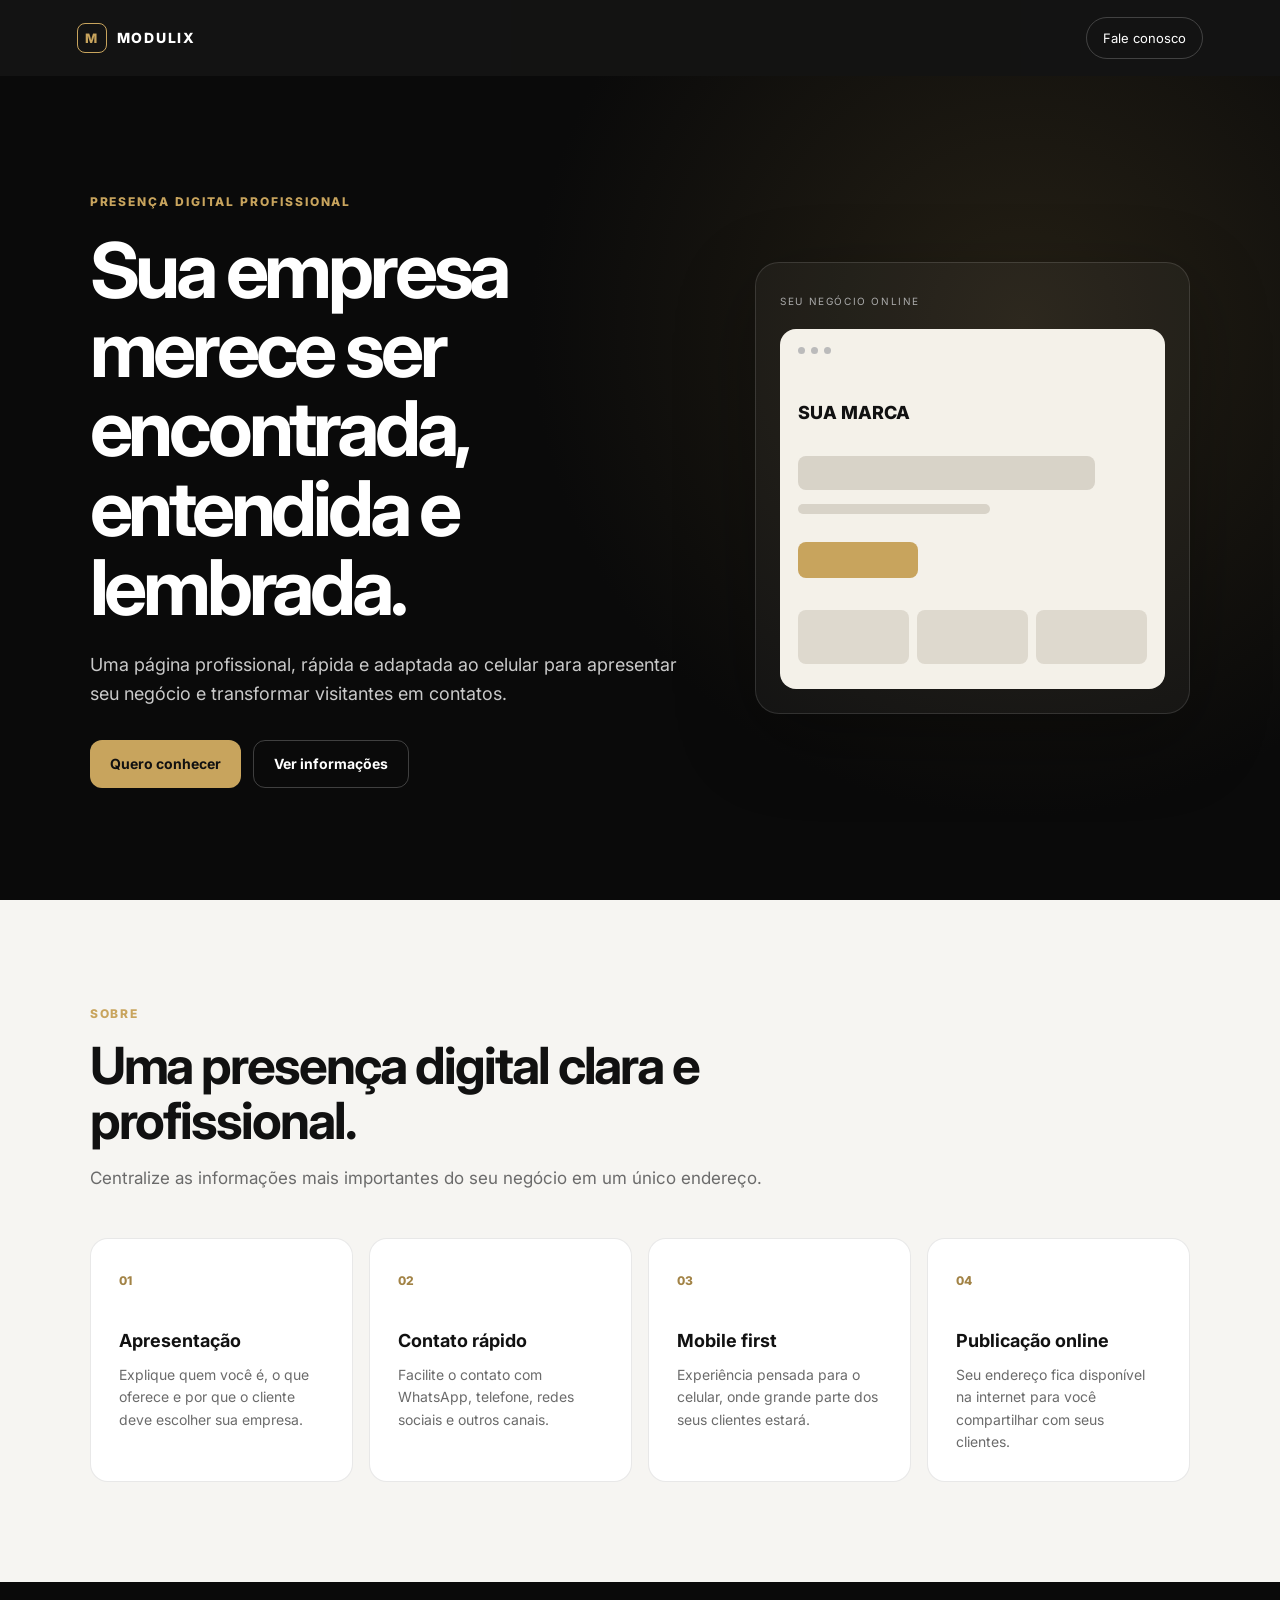
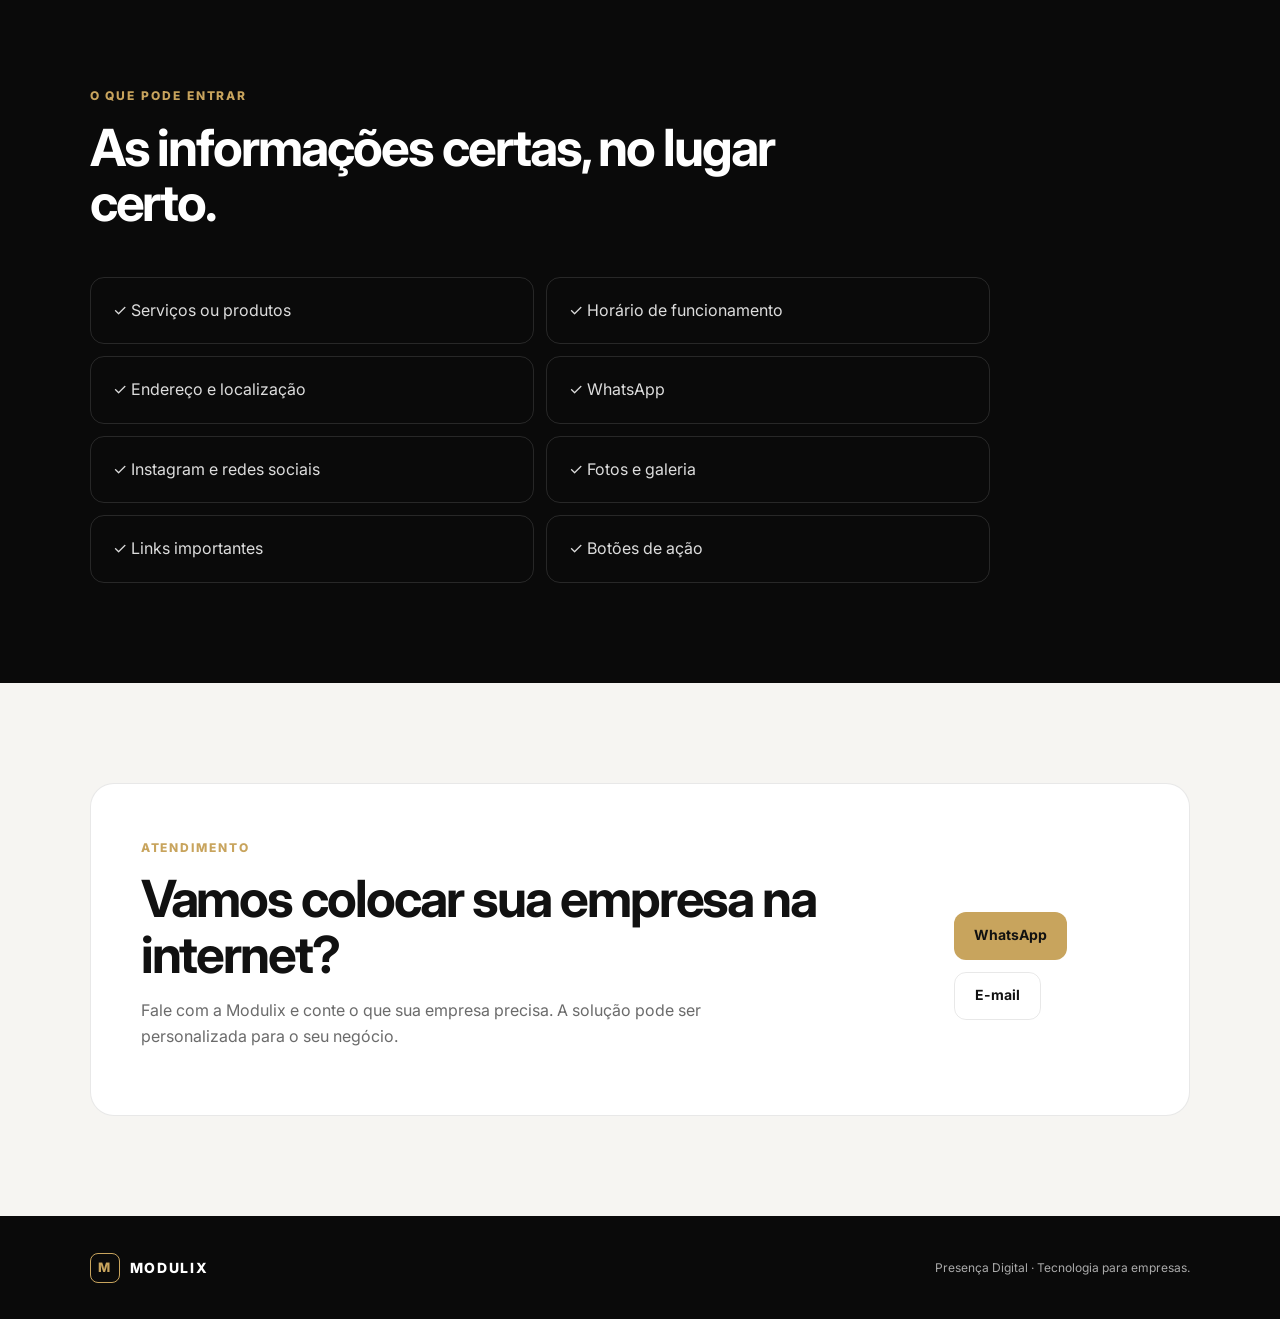
==== index.html @ 5f0350ec "Add files via upload" ====
<!doctype html>
<html lang="pt-BR">
<head>
  <meta charset="UTF-8">
  <meta name="viewport" content="width=device-width, initial-scale=1.0">
  <meta name="description" content="Presença digital profissional para empresas.">
  <title>Modulix Presença Digital</title>
  <link rel="stylesheet" href="styles.css">
</head>
<body>
  <header class="topbar">
    <a class="brand" href="#inicio" aria-label="Página inicial">
      <span class="brand-mark">M</span>
      <span>MODULIX</span>
    </a>
    <a class="top-cta" href="#contato">Fale conosco</a>
  </header>

  <main>
    <section class="hero" id="inicio">
      <div class="hero-content">
        <span class="eyebrow">PRESENÇA DIGITAL PROFISSIONAL</span>
        <h1>Sua empresa merece ser encontrada, entendida e lembrada.</h1>
        <p>Uma página profissional, rápida e adaptada ao celular para apresentar seu negócio e transformar visitantes em contatos.</p>
        <div class="hero-actions">
          <a class="button primary" href="#contato">Quero conhecer</a>
          <a class="button secondary" href="#servicos">Ver informações</a>
        </div>
      </div>
      <div class="hero-card">
        <span class="card-label">SEU NEGÓCIO ONLINE</span>
        <div class="mockup">
          <div class="mockup-top"><span></span><span></span><span></span></div>
          <div class="mockup-logo">SUA MARCA</div>
          <div class="mockup-line large"></div>
          <div class="mockup-line"></div>
          <div class="mockup-button"></div>
          <div class="mockup-grid"><i></i><i></i><i></i></div>
        </div>
      </div>
    </section>

    <section class="section" id="sobre">
      <div class="section-heading">
        <span class="eyebrow">SOBRE</span>
        <h2>Uma presença digital clara e profissional.</h2>
        <p>Centralize as informações mais importantes do seu negócio em um único endereço.</p>
      </div>
      <div class="feature-grid">
        <article class="feature"><span>01</span><h3>Apresentação</h3><p>Explique quem você é, o que oferece e por que o cliente deve escolher sua empresa.</p></article>
        <article class="feature"><span>02</span><h3>Contato rápido</h3><p>Facilite o contato com WhatsApp, telefone, redes sociais e outros canais.</p></article>
        <article class="feature"><span>03</span><h3>Mobile first</h3><p>Experiência pensada para o celular, onde grande parte dos seus clientes estará.</p></article>
        <article class="feature"><span>04</span><h3>Publicação online</h3><p>Seu endereço fica disponível na internet para você compartilhar com seus clientes.</p></article>
      </div>
    </section>

    <section class="section dark" id="servicos">
      <div class="section-heading">
        <span class="eyebrow">O QUE PODE ENTRAR</span>
        <h2>As informações certas, no lugar certo.</h2>
      </div>
      <div class="service-grid">
        <div>✓ Serviços ou produtos</div>
        <div>✓ Horário de funcionamento</div>
        <div>✓ Endereço e localização</div>
        <div>✓ WhatsApp</div>
        <div>✓ Instagram e redes sociais</div>
        <div>✓ Fotos e galeria</div>
        <div>✓ Links importantes</div>
        <div>✓ Botões de ação</div>
      </div>
    </section>

    <section class="section" id="contato">
      <div class="contact-card">
        <div>
          <span class="eyebrow">ATENDIMENTO</span>
          <h2>Vamos colocar sua empresa na internet?</h2>
          <p>Fale com a Modulix e conte o que sua empresa precisa. A solução pode ser personalizada para o seu negócio.</p>
        </div>
        <div class="contact-actions">
          <a class="button primary" href="https://wa.me/5500000000000?text=Olá%20Modulix!%20Quero%20saber%20mais%20sobre%20a%20Presença%20Digital." target="_blank" rel="noopener">WhatsApp</a>
          <a class="button secondary" href="mailto:contato@modulix.com.br">E-mail</a>
        </div>
      </div>
    </section>
  </main>

  <footer>
    <div class="brand"><span class="brand-mark">M</span><span>MODULIX</span></div>
    <p>Presença Digital · Tecnologia para empresas.</p>
  </footer>

  <script src="script.js"></script>
</body>
</html>
---- styles.css ----
@import url('https://fonts.googleapis.com/css2?family=Inter:wght@400;500;600;700;800&display=swap');

:root {
  --bg: #0a0a0a;
  --surface: #111111;
  --surface-2: #f6f5f2;
  --text: #111111;
  --muted: #6b6b6b;
  --white: #ffffff;
  --gold: #c8a45d;
  --gold-light: #ead7a8;
  --border: rgba(0,0,0,.09);
  --radius: 24px;
}
* { box-sizing: border-box; }
html { scroll-behavior: smooth; }
body { margin:0; font-family:Inter,system-ui,sans-serif; color:var(--text); background:var(--surface-2); line-height:1.6; }
a { color:inherit; text-decoration:none; }
.topbar { height:76px; padding:0 6%; display:flex; align-items:center; justify-content:space-between; background:rgba(10,10,10,.96); color:#fff; position:sticky; top:0; z-index:10; }
.brand { display:flex; align-items:center; gap:10px; font-weight:800; letter-spacing:.12em; font-size:14px; }
.brand-mark { width:30px; height:30px; display:grid; place-items:center; border:1px solid var(--gold); color:var(--gold); border-radius:8px; font-size:13px; }
.top-cta { padding:10px 16px; border:1px solid rgba(255,255,255,.2); border-radius:999px; font-size:13px; }
.hero { min-height:calc(100vh - 76px); padding:8% 7%; display:grid; grid-template-columns:1.15fr .85fr; gap:7%; align-items:center; background:radial-gradient(circle at 80% 30%, #252015 0, #0a0a0a 42%); color:#fff; }
.hero-content { max-width:720px; }
.eyebrow { color:var(--gold); font-size:12px; font-weight:800; letter-spacing:.16em; }
h1 { font-size:clamp(42px,6vw,78px); line-height:1.03; letter-spacing:-.055em; margin:18px 0 24px; }
.hero p { max-width:620px; color:#c9c9c9; font-size:18px; }
.hero-actions, .contact-actions { display:flex; gap:12px; flex-wrap:wrap; margin-top:32px; }
.button { display:inline-flex; align-items:center; justify-content:center; min-height:48px; padding:0 20px; border-radius:12px; font-weight:700; font-size:14px; transition:.2s; }
.button:hover { transform:translateY(-2px); }
.primary { background:var(--gold); color:#111; }
.secondary { border:1px solid rgba(255,255,255,.22); color:#fff; }
.hero-card { background:rgba(255,255,255,.04); border:1px solid rgba(255,255,255,.12); border-radius:var(--radius); padding:24px; box-shadow:0 25px 80px rgba(0,0,0,.3); }
.card-label { font-size:10px; letter-spacing:.16em; color:#aaa; }
.mockup { margin-top:16px; background:#f4f1e9; border-radius:16px; padding:18px; min-height:360px; color:#111; }
.mockup-top { display:flex; gap:6px; }
.mockup-top span { width:7px; height:7px; border-radius:50%; background:#bbb; }
.mockup-logo { margin-top:45px; font-weight:800; font-size:18px; }
.mockup-line { height:10px; width:55%; background:#d8d3c8; border-radius:8px; margin-top:14px; }
.mockup-line.large { width:85%; height:34px; margin-top:28px; }
.mockup-button { width:120px; height:36px; background:var(--gold); border-radius:8px; margin-top:28px; }
.mockup-grid { display:grid; grid-template-columns:repeat(3,1fr); gap:8px; margin-top:32px; }
.mockup-grid i { display:block; height:54px; background:#ded9ce; border-radius:8px; }
.section { padding:100px 7%; }
.section-heading { max-width:760px; margin-bottom:46px; }
.section h2 { font-size:clamp(32px,4vw,54px); line-height:1.08; letter-spacing:-.04em; margin:12px 0; }
.section-heading p { color:var(--muted); font-size:17px; }
.feature-grid { display:grid; grid-template-columns:repeat(4,1fr); gap:16px; }
.feature { background:#fff; padding:28px; border:1px solid var(--border); border-radius:18px; }
.feature span { color:#a28346; font-size:12px; font-weight:800; }
.feature h3 { margin:34px 0 8px; font-size:18px; }
.feature p { color:var(--muted); font-size:14px; margin:0; }
.dark { background:#0a0a0a; color:#fff; }
.dark .section-heading p { color:#aaa; }
.service-grid { display:grid; grid-template-columns:repeat(2,1fr); gap:12px; max-width:900px; }
.service-grid div { padding:20px 22px; border:1px solid rgba(255,255,255,.12); border-radius:14px; color:#ddd; }
.contact-card { background:#fff; border:1px solid var(--border); border-radius:var(--radius); padding:50px; display:flex; align-items:center; justify-content:space-between; gap:40px; }
.contact-card p { max-width:650px; color:var(--muted); }
.contact-card .secondary { color:#111; border-color:var(--border); }
footer { background:#0a0a0a; color:#aaa; padding:30px 7%; display:flex; justify-content:space-between; gap:20px; align-items:center; font-size:12px; }
footer .brand { color:#fff; }
@media (max-width: 850px) {
  .hero { grid-template-columns:1fr; padding-top:70px; padding-bottom:70px; }
  .hero-card { max-width:600px; }
  .feature-grid { grid-template-columns:1fr 1fr; }
  .contact-card { flex-direction:column; align-items:flex-start; padding:32px; }
}
@media (max-width: 560px) {
  .topbar { padding:0 5%; }
  .top-cta { display:none; }
  .hero { padding-left:5%; padding-right:5%; }
  .section { padding:70px 5%; }
  .feature-grid, .service-grid { grid-template-columns:1fr; }
  h1 { font-size:43px; }
  .mockup { min-height:300px; }
  footer { flex-direction:column; align-items:flex-start; }
}
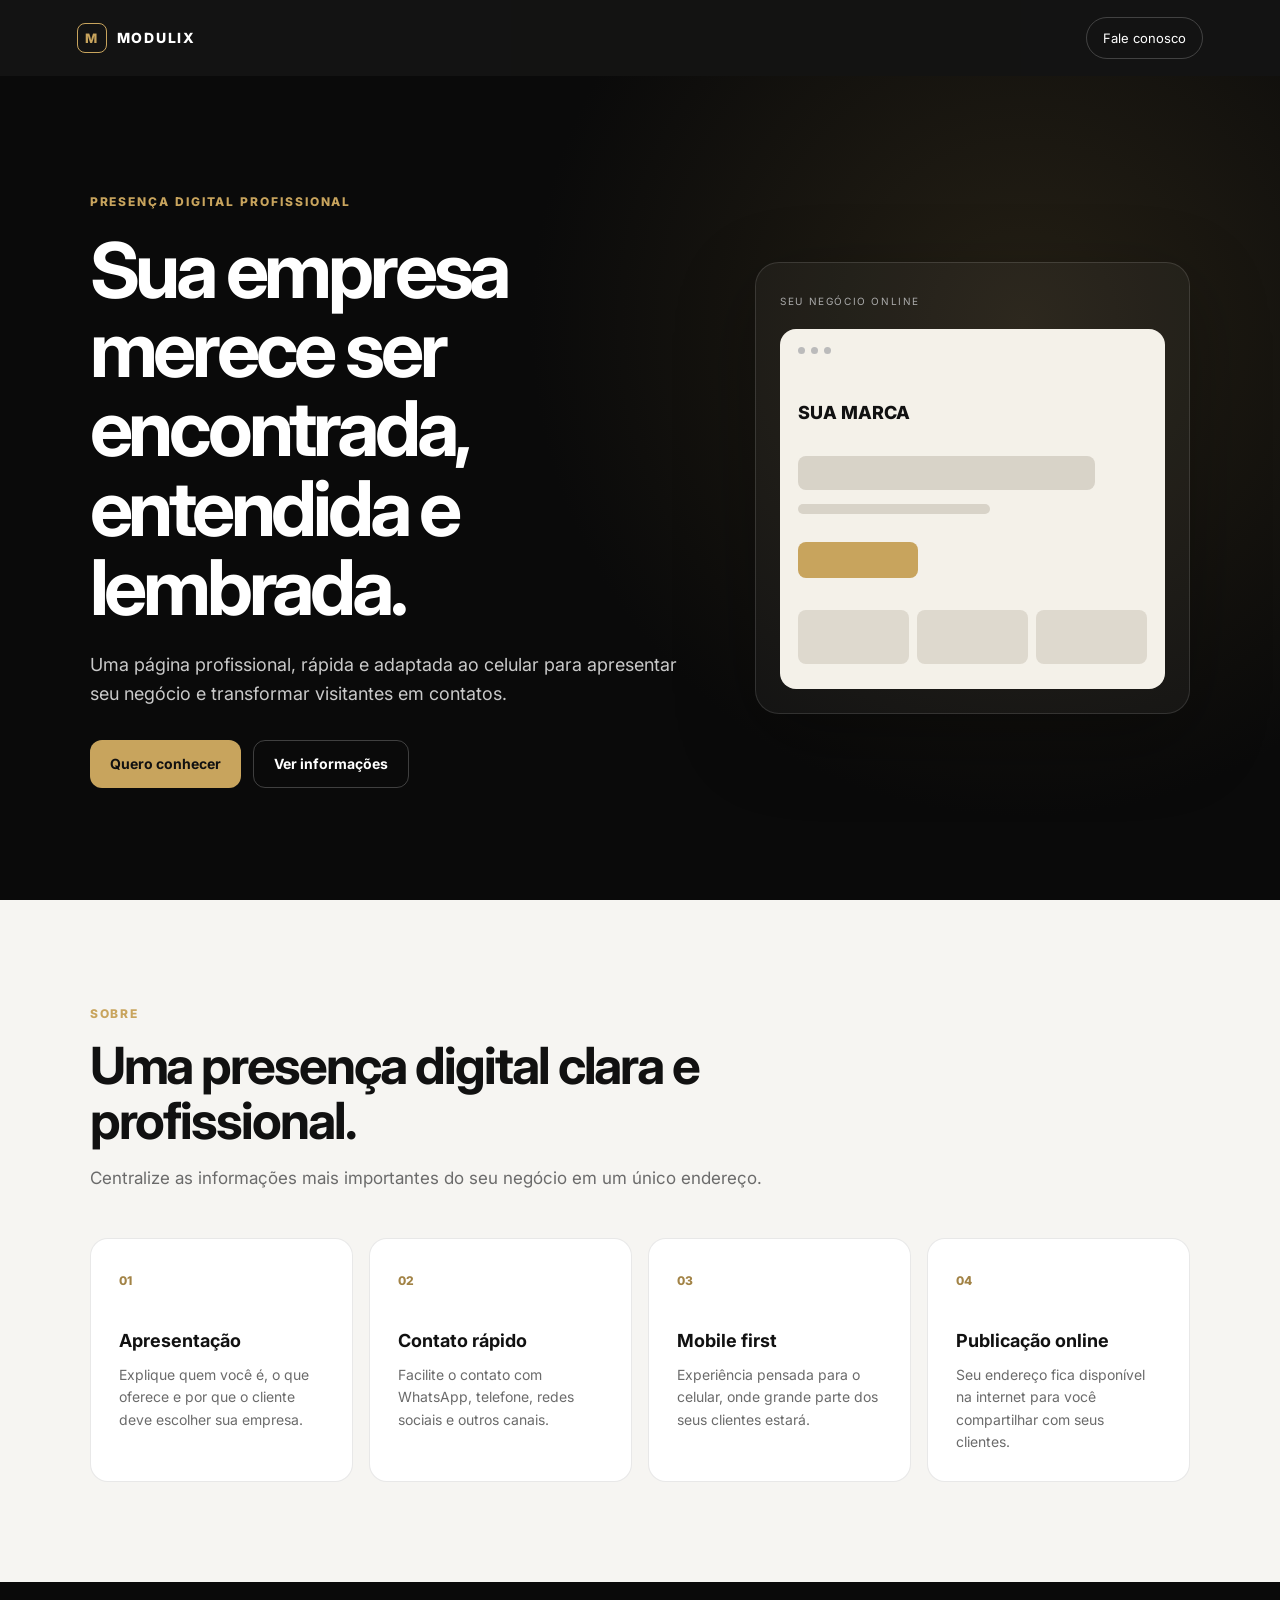
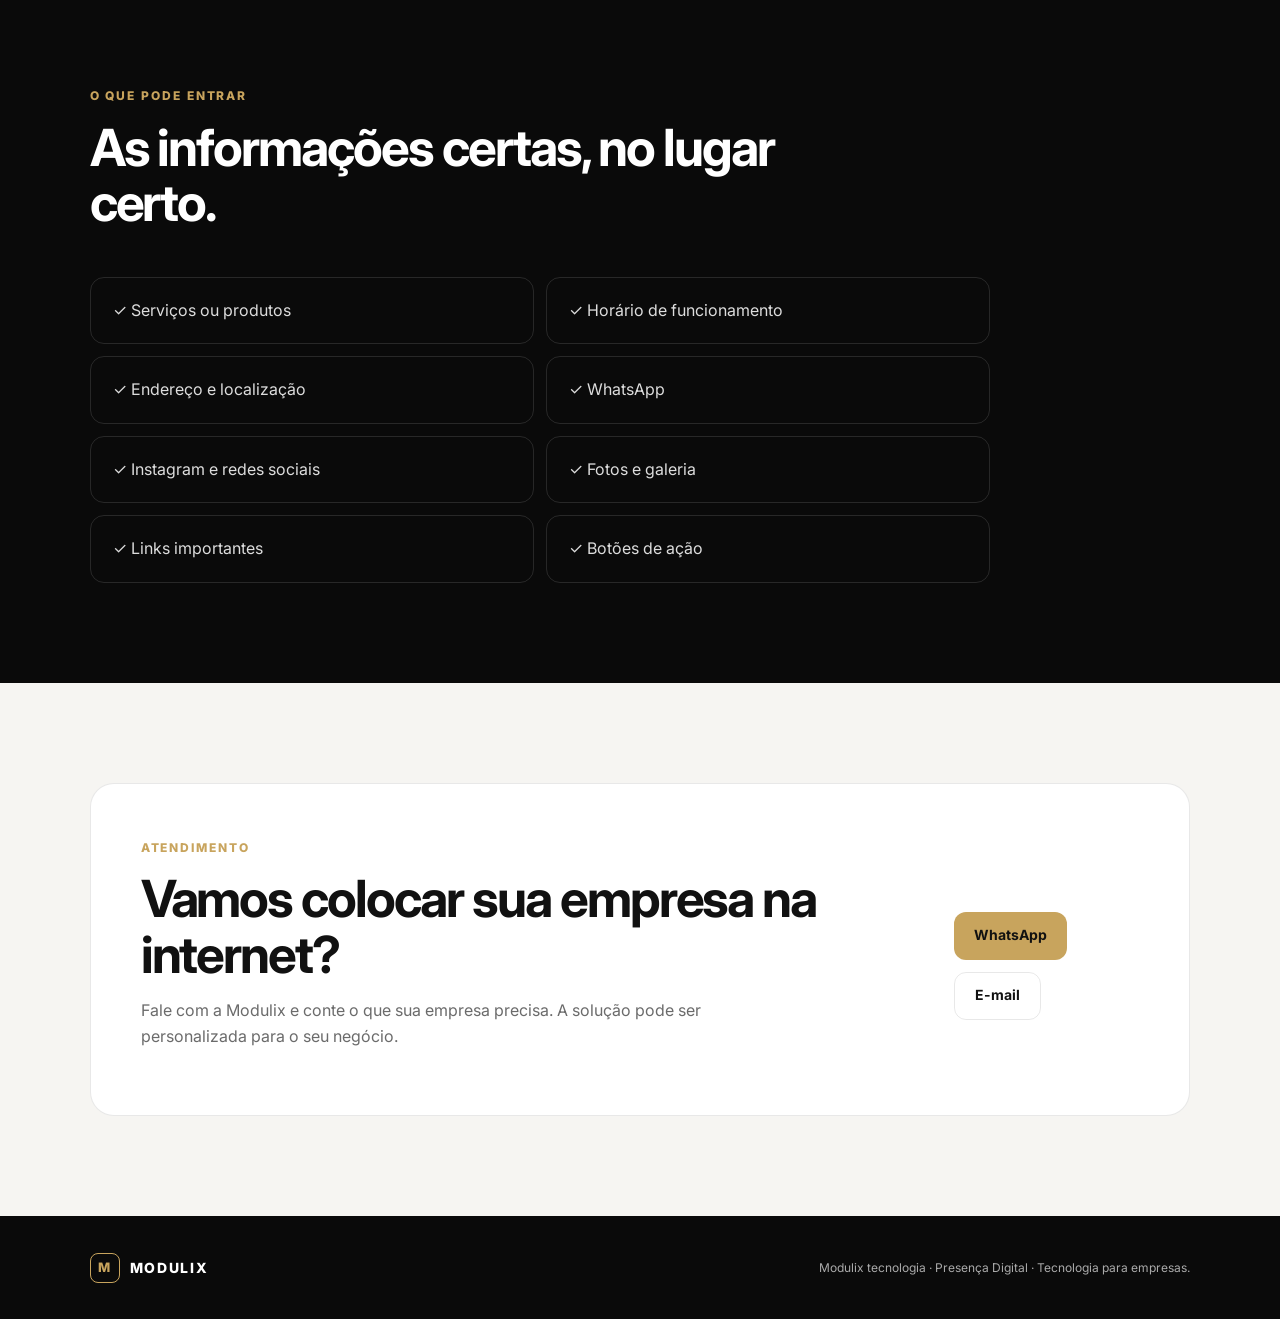
==== commit 34f39d59: "Update index.html" ====
--- a/index.html
+++ b/index.html
@@ -79,7 +79,7 @@
           <p>Fale com a Modulix e conte o que sua empresa precisa. A solução pode ser personalizada para o seu negócio.</p>
         </div>
         <div class="contact-actions">
-          <a class="button primary" href="https://wa.me/5500000000000?text=Olá%20Modulix!%20Quero%20saber%20mais%20sobre%20a%20Presença%20Digital." target="_blank" rel="noopener">WhatsApp</a>
+          <a class="button primary" href="https://wa.me/5535991995490?text=Olá%20Modulix!%20Quero%20saber%20mais%20sobre%20a%20Presença%20Digital." target="_blank" rel="noopener">WhatsApp</a>
           <a class="button secondary" href="mailto:contato@modulix.com.br">E-mail</a>
         </div>
       </div>
@@ -88,7 +88,7 @@
 
   <footer>
     <div class="brand"><span class="brand-mark">M</span><span>MODULIX</span></div>
-    <p>Presença Digital · Tecnologia para empresas.</p>
+    <p>Modulix tecnologia · Presença Digital · Tecnologia para empresas.</p>
   </footer>
 
   <script src="script.js"></script>
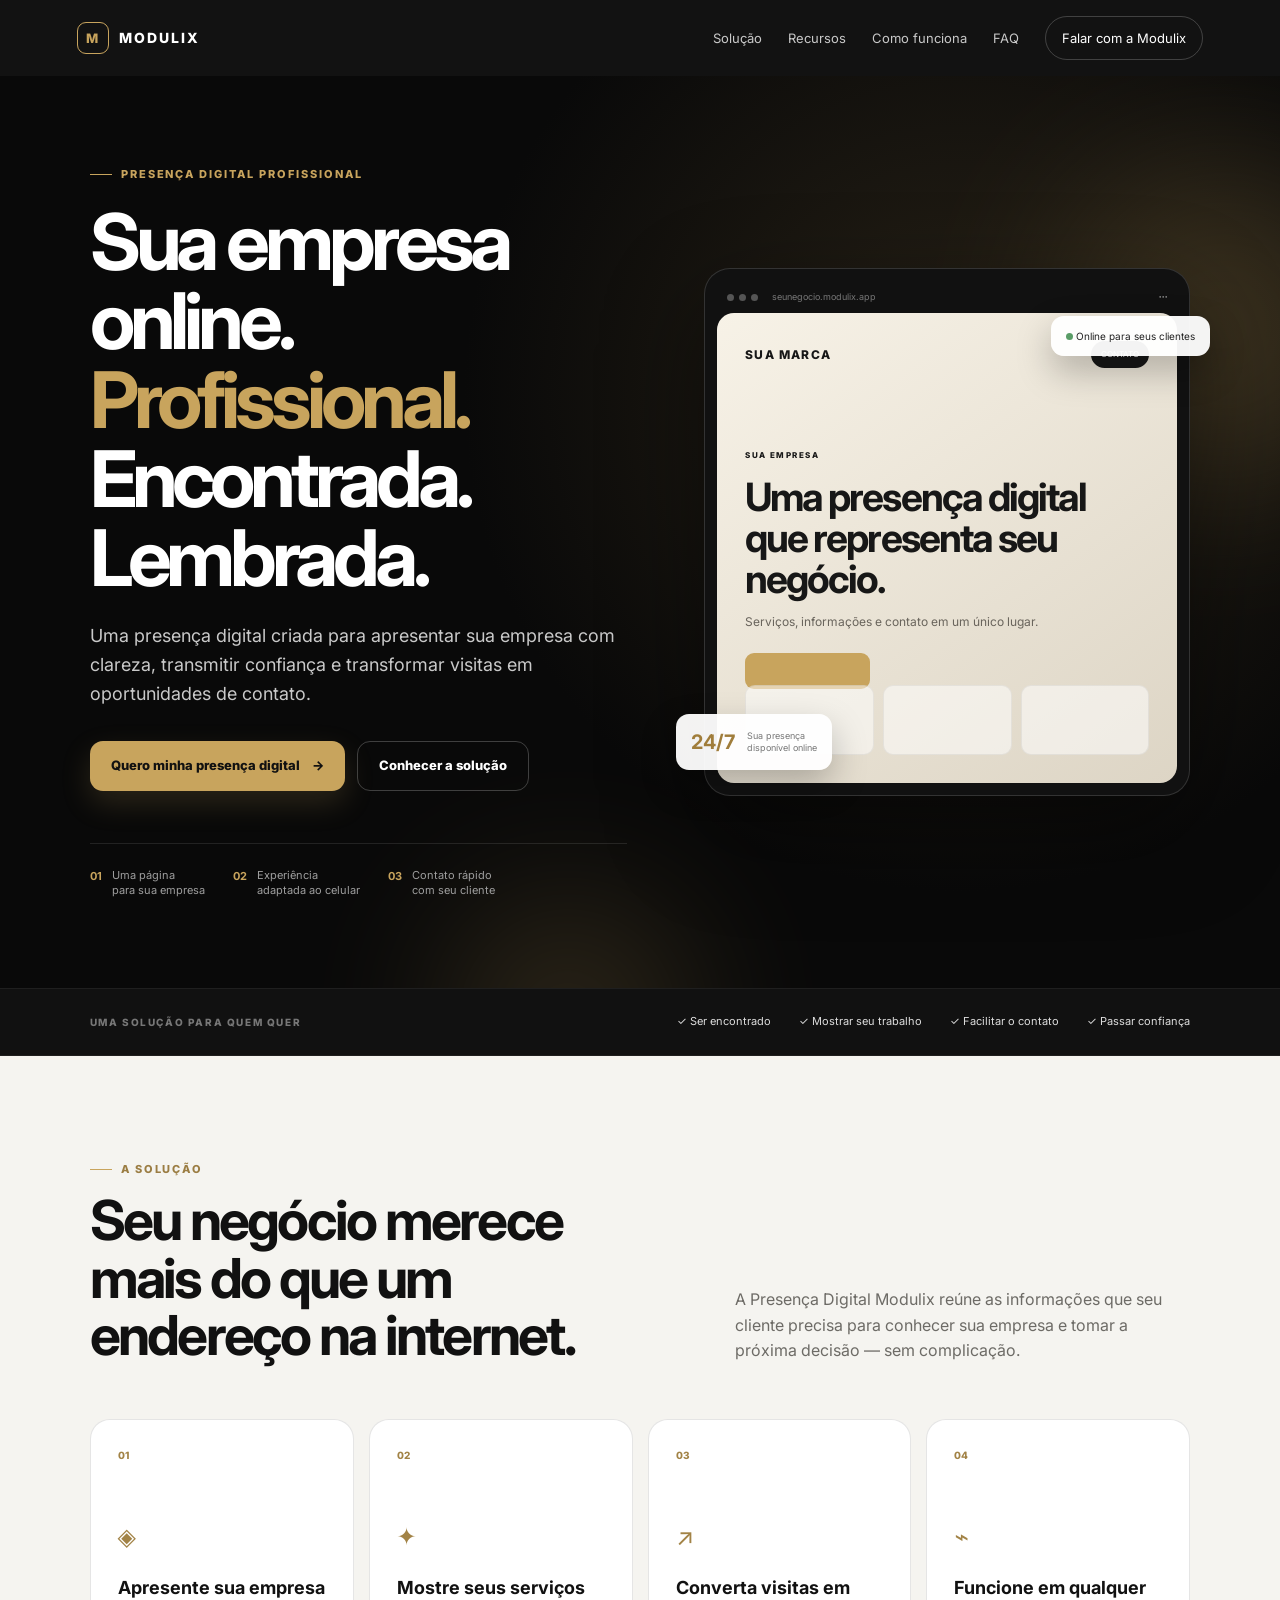
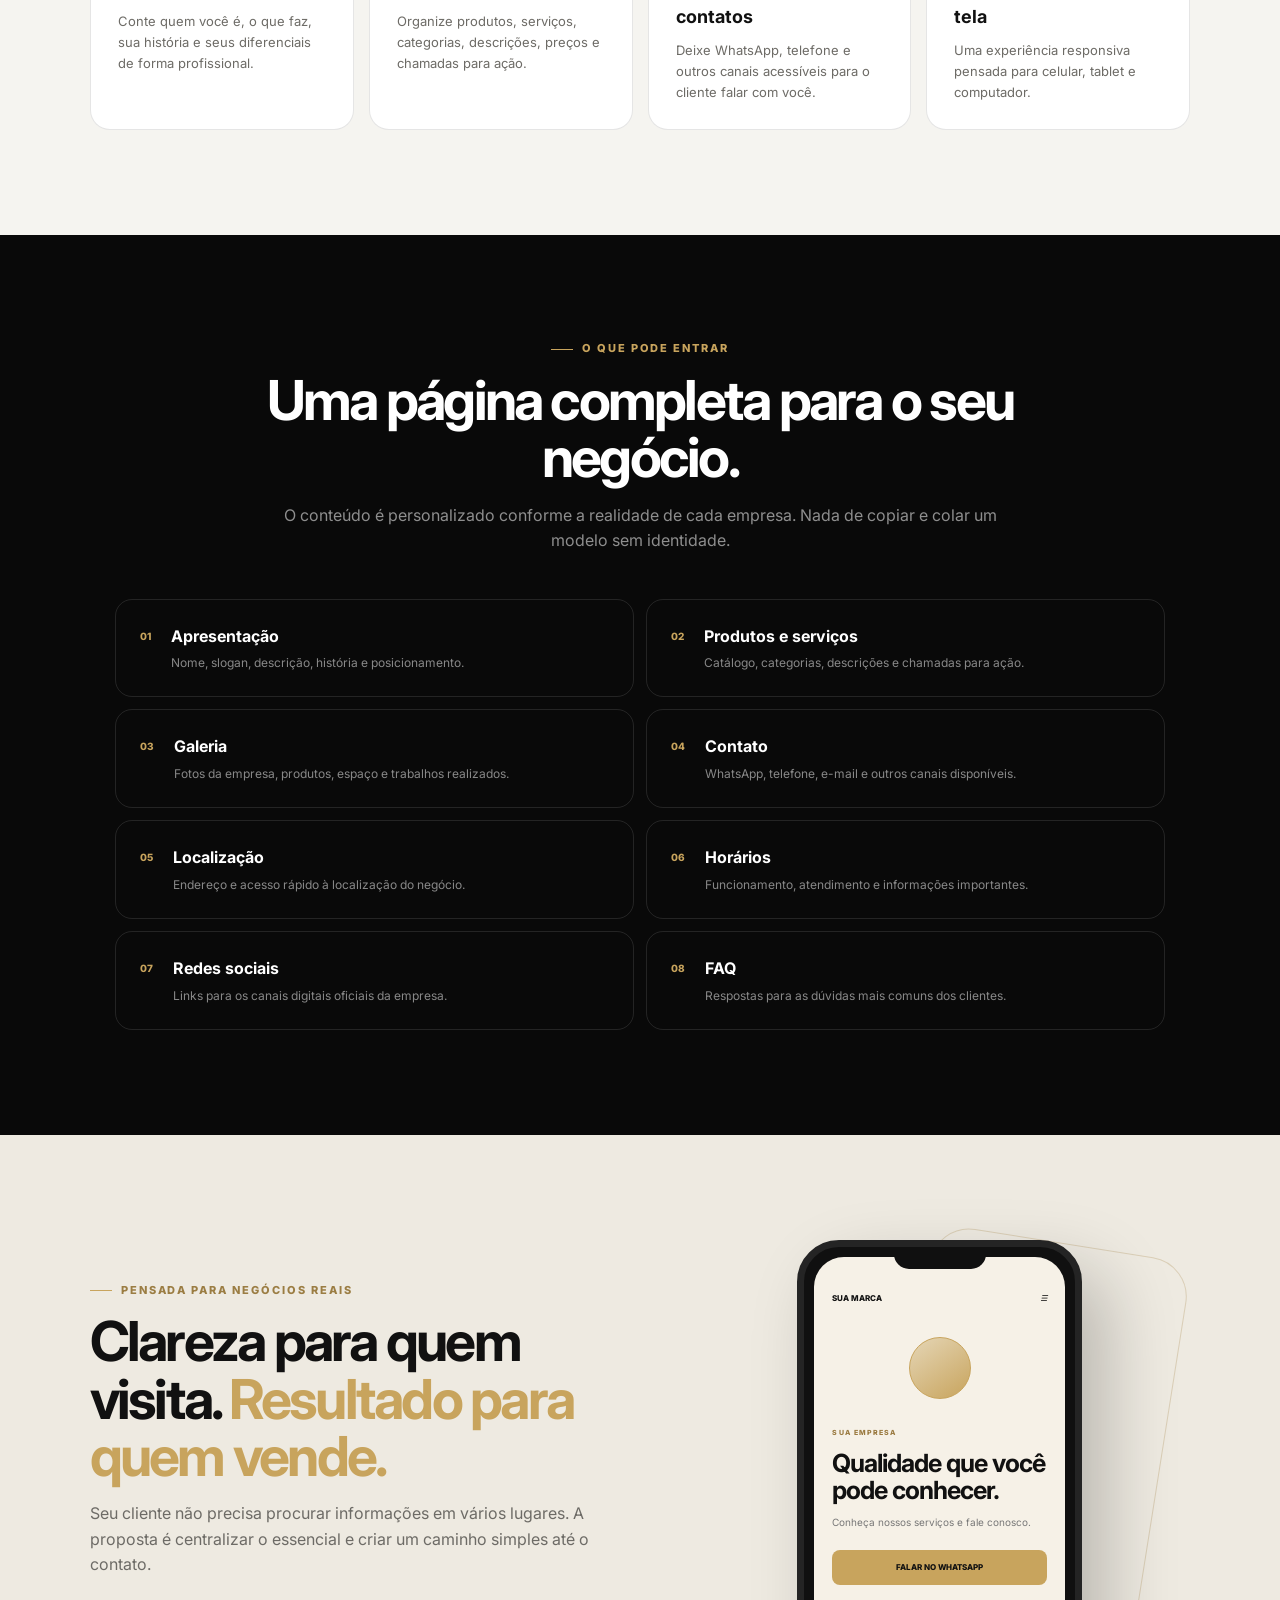
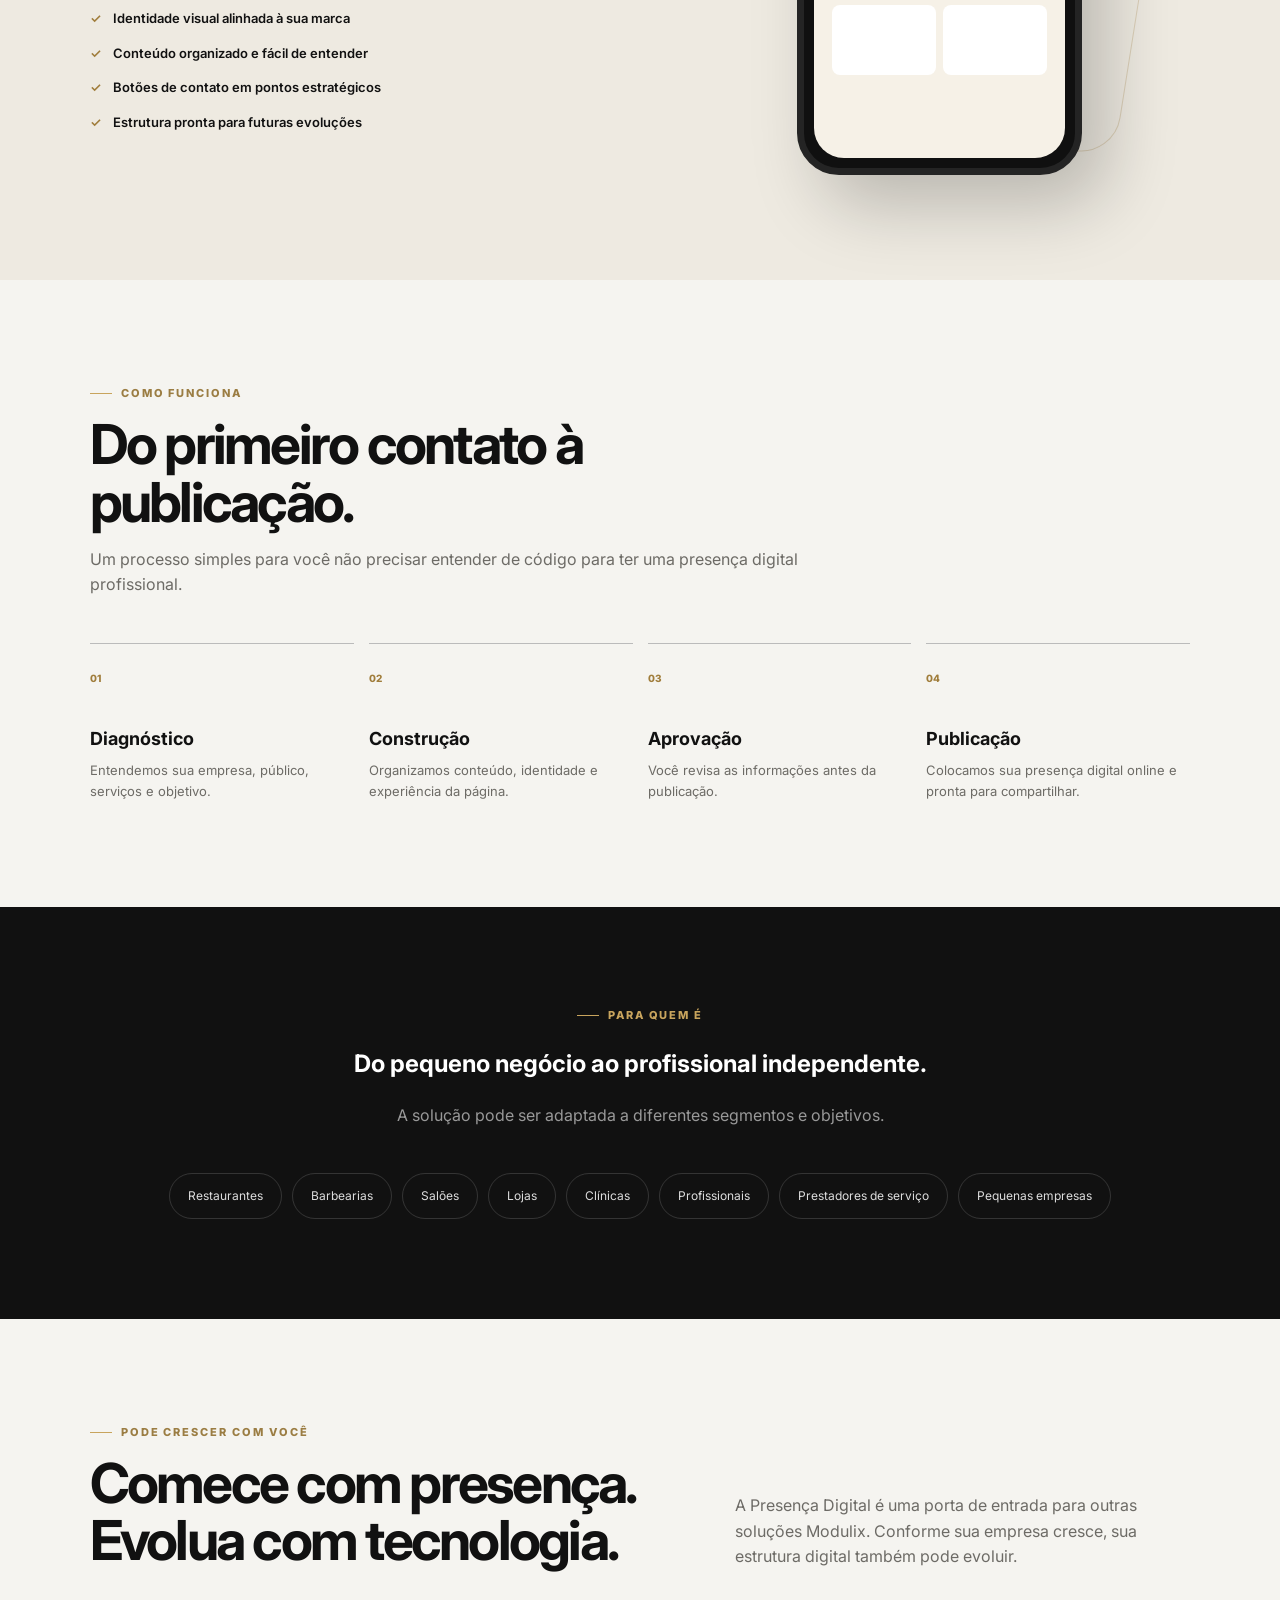
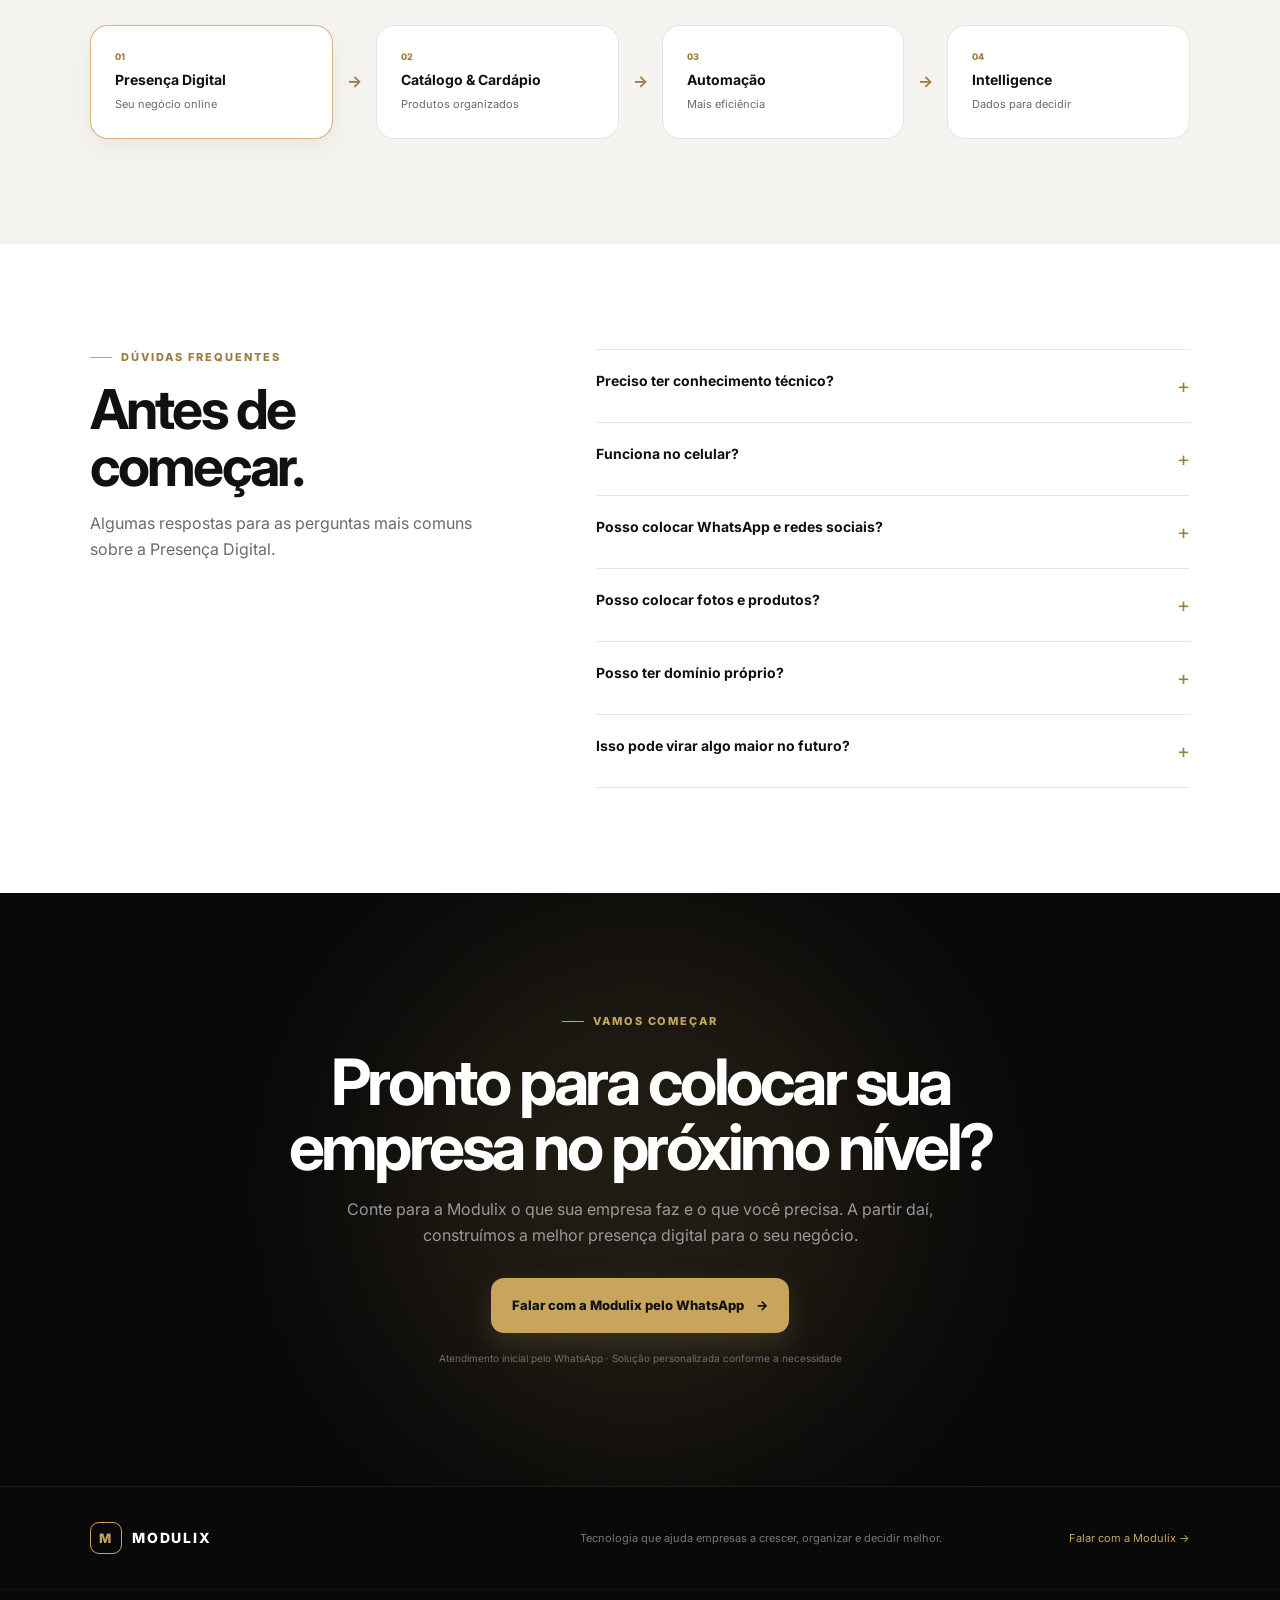
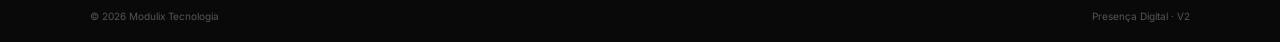
==== commit 1bff38fa: "Add files via upload" ====
--- a/index.html
+++ b/index.html
@@ -3,94 +3,146 @@
 <head>
   <meta charset="UTF-8">
   <meta name="viewport" content="width=device-width, initial-scale=1.0">
-  <meta name="description" content="Presença digital profissional para empresas.">
-  <title>Modulix Presença Digital</title>
+  <meta name="description" content="Modulix Presença Digital: páginas profissionais para apresentar empresas, serviços e produtos e facilitar o contato com clientes.">
+  <meta name="theme-color" content="#090909">
+  <title>Modulix Presença Digital | Sua empresa online</title>
+  <link rel="preconnect" href="https://fonts.googleapis.com">
+  <link rel="preconnect" href="https://fonts.gstatic.com" crossorigin>
+  <link href="https://fonts.googleapis.com/css2?family=Inter:wght@400;500;600;700;800&display=swap" rel="stylesheet">
   <link rel="stylesheet" href="styles.css">
 </head>
 <body>
   <header class="topbar">
-    <a class="brand" href="#inicio" aria-label="Página inicial">
-      <span class="brand-mark">M</span>
-      <span>MODULIX</span>
+    <a class="brand" href="#inicio" aria-label="Modulix Presença Digital - início">
+      <span class="brand-mark">M</span><span class="brand-name">MODULIX</span>
     </a>
-    <a class="top-cta" href="#contato">Fale conosco</a>
+    <button class="menu-toggle" type="button" aria-label="Abrir menu" aria-expanded="false" aria-controls="main-nav">
+      <span></span><span></span><span></span>
+    </button>
+    <nav class="nav" id="main-nav" aria-label="Navegação principal">
+      <a href="#solucao">Solução</a><a href="#recursos">Recursos</a><a href="#processo">Como funciona</a><a href="#faq">FAQ</a>
+      <a class="nav-cta" href="#contato">Falar com a Modulix</a>
+    </nav>
   </header>
 
   <main>
     <section class="hero" id="inicio">
-      <div class="hero-content">
-        <span class="eyebrow">PRESENÇA DIGITAL PROFISSIONAL</span>
-        <h1>Sua empresa merece ser encontrada, entendida e lembrada.</h1>
-        <p>Uma página profissional, rápida e adaptada ao celular para apresentar seu negócio e transformar visitantes em contatos.</p>
+      <div class="hero-glow hero-glow-one"></div><div class="hero-glow hero-glow-two"></div>
+      <div class="hero-content reveal">
+        <div class="eyebrow"><span></span> PRESENÇA DIGITAL PROFISSIONAL</div>
+        <h1>Sua empresa online. <em>Profissional.</em> Encontrada. Lembrada.</h1>
+        <p class="hero-lead">Uma presença digital criada para apresentar sua empresa com clareza, transmitir confiança e transformar visitas em oportunidades de contato.</p>
         <div class="hero-actions">
-          <a class="button primary" href="#contato">Quero conhecer</a>
-          <a class="button secondary" href="#servicos">Ver informações</a>
+          <a class="button primary" href="#contato">Quero minha presença digital <span>→</span></a>
+          <a class="button ghost" href="#solucao">Conhecer a solução</a>
+        </div>
+        <div class="hero-proof">
+          <div><strong>01</strong><span>Uma página<br>para sua empresa</span></div>
+          <div><strong>02</strong><span>Experiência<br>adaptada ao celular</span></div>
+          <div><strong>03</strong><span>Contato rápido<br>com seu cliente</span></div>
         </div>
       </div>
-      <div class="hero-card">
-        <span class="card-label">SEU NEGÓCIO ONLINE</span>
-        <div class="mockup">
-          <div class="mockup-top"><span></span><span></span><span></span></div>
-          <div class="mockup-logo">SUA MARCA</div>
-          <div class="mockup-line large"></div>
-          <div class="mockup-line"></div>
-          <div class="mockup-button"></div>
-          <div class="mockup-grid"><i></i><i></i><i></i></div>
+      <div class="hero-visual reveal delay-1">
+        <div class="browser-window">
+          <div class="browser-bar"><div class="browser-dots"><i></i><i></i><i></i></div><span>seunegocio.modulix.app</span><b>⋯</b></div>
+          <div class="site-preview">
+            <div class="preview-nav"><span class="preview-logo">SUA MARCA</span><span class="preview-pill">CONTATO</span></div>
+            <div class="preview-copy"><small>SUA EMPRESA</small><h3>Uma presença digital que representa seu negócio.</h3><p>Serviços, informações e contato em um único lugar.</p><div class="preview-button"></div></div>
+            <div class="preview-cards"><span></span><span></span><span></span></div>
+          </div>
+        </div>
+        <div class="floating-card floating-card-top"><span class="status-dot"></span> Online para seus clientes</div>
+        <div class="floating-card floating-card-bottom"><strong>24/7</strong><span>Sua presença<br>disponível online</span></div>
+      </div>
+    </section>
+
+    <section class="trust-strip"><p>UMA SOLUÇÃO PARA QUEM QUER</p><div><span>✓ Ser encontrado</span><span>✓ Mostrar seu trabalho</span><span>✓ Facilitar o contato</span><span>✓ Passar confiança</span></div></section>
+
+    <section class="section" id="solucao">
+      <div class="section-intro reveal">
+        <div><div class="eyebrow dark-text"><span></span> A SOLUÇÃO</div><h2>Seu negócio merece mais do que um endereço na internet.</h2></div>
+        <p>A Presença Digital Modulix reúne as informações que seu cliente precisa para conhecer sua empresa e tomar a próxima decisão — sem complicação.</p>
+      </div>
+      <div class="benefit-grid">
+        <article class="benefit-card reveal"><div class="number">01</div><div class="icon">◈</div><h3>Apresente sua empresa</h3><p>Conte quem você é, o que faz, sua história e seus diferenciais de forma profissional.</p></article>
+        <article class="benefit-card reveal delay-1"><div class="number">02</div><div class="icon">✦</div><h3>Mostre seus serviços</h3><p>Organize produtos, serviços, categorias, descrições, preços e chamadas para ação.</p></article>
+        <article class="benefit-card reveal delay-2"><div class="number">03</div><div class="icon">↗</div><h3>Converta visitas em contatos</h3><p>Deixe WhatsApp, telefone e outros canais acessíveis para o cliente falar com você.</p></article>
+        <article class="benefit-card reveal"><div class="number">04</div><div class="icon">⌁</div><h3>Funcione em qualquer tela</h3><p>Uma experiência responsiva pensada para celular, tablet e computador.</p></article>
+      </div>
+    </section>
+
+    <section class="section dark-section" id="recursos">
+      <div class="section-heading centered reveal"><div class="eyebrow"><span></span> O QUE PODE ENTRAR</div><h2>Uma página completa para o seu negócio.</h2><p>O conteúdo é personalizado conforme a realidade de cada empresa. Nada de copiar e colar um modelo sem identidade.</p></div>
+      <div class="resource-grid">
+        <div class="resource-item reveal"><span>01</span><div><h3>Apresentação</h3><p>Nome, slogan, descrição, história e posicionamento.</p></div></div>
+        <div class="resource-item reveal delay-1"><span>02</span><div><h3>Produtos e serviços</h3><p>Catálogo, categorias, descrições e chamadas para ação.</p></div></div>
+        <div class="resource-item reveal delay-2"><span>03</span><div><h3>Galeria</h3><p>Fotos da empresa, produtos, espaço e trabalhos realizados.</p></div></div>
+        <div class="resource-item reveal"><span>04</span><div><h3>Contato</h3><p>WhatsApp, telefone, e-mail e outros canais disponíveis.</p></div></div>
+        <div class="resource-item reveal delay-1"><span>05</span><div><h3>Localização</h3><p>Endereço e acesso rápido à localização do negócio.</p></div></div>
+        <div class="resource-item reveal delay-2"><span>06</span><div><h3>Horários</h3><p>Funcionamento, atendimento e informações importantes.</p></div></div>
+        <div class="resource-item reveal"><span>07</span><div><h3>Redes sociais</h3><p>Links para os canais digitais oficiais da empresa.</p></div></div>
+        <div class="resource-item reveal delay-1"><span>08</span><div><h3>FAQ</h3><p>Respostas para as dúvidas mais comuns dos clientes.</p></div></div>
+      </div>
+    </section>
+
+    <section class="section showcase-section">
+      <div class="showcase-grid">
+        <div class="showcase-copy reveal"><div class="eyebrow dark-text"><span></span> PENSADA PARA NEGÓCIOS REAIS</div><h2>Clareza para quem visita. <em>Resultado para quem vende.</em></h2><p>Seu cliente não precisa procurar informações em vários lugares. A proposta é centralizar o essencial e criar um caminho simples até o contato.</p>
+          <ul class="check-list"><li><span>✓</span> Identidade visual alinhada à sua marca</li><li><span>✓</span> Conteúdo organizado e fácil de entender</li><li><span>✓</span> Botões de contato em pontos estratégicos</li><li><span>✓</span> Estrutura pronta para futuras evoluções</li></ul>
+        </div>
+        <div class="phone-stack reveal delay-1"><div class="phone-back"></div><div class="phone"><div class="phone-notch"></div><div class="phone-screen"><div class="phone-mini-header"><span>SUA MARCA</span><i>☰</i></div><div class="phone-avatar"></div><small>SUA EMPRESA</small><h3>Qualidade que você pode conhecer.</h3><p>Conheça nossos serviços e fale conosco.</p><div class="phone-action">FALAR NO WHATSAPP</div><div class="phone-blocks"><i></i><i></i></div></div></div></div>
+      </div>
+    </section>
+
+    <section class="section process-section" id="processo">
+      <div class="section-heading reveal"><div class="eyebrow dark-text"><span></span> COMO FUNCIONA</div><h2>Do primeiro contato à publicação.</h2><p>Um processo simples para você não precisar entender de código para ter uma presença digital profissional.</p></div>
+      <div class="process-grid">
+        <article class="process-step reveal"><span>01</span><h3>Diagnóstico</h3><p>Entendemos sua empresa, público, serviços e objetivo.</p></article>
+        <article class="process-step reveal delay-1"><span>02</span><h3>Construção</h3><p>Organizamos conteúdo, identidade e experiência da página.</p></article>
+        <article class="process-step reveal delay-2"><span>03</span><h3>Aprovação</h3><p>Você revisa as informações antes da publicação.</p></article>
+        <article class="process-step reveal"><span>04</span><h3>Publicação</h3><p>Colocamos sua presença digital online e pronta para compartilhar.</p></article>
+      </div>
+    </section>
+
+    <section class="audience-section">
+      <div class="section-heading centered reveal"><div class="eyebrow"><span></span> PARA QUEM É</div><h2>Do pequeno negócio ao profissional independente.</h2><p>A solução pode ser adaptada a diferentes segmentos e objetivos.</p></div>
+      <div class="audience-list reveal"><span>Restaurantes</span><span>Barbearias</span><span>Salões</span><span>Lojas</span><span>Clínicas</span><span>Profissionais</span><span>Prestadores de serviço</span><span>Pequenas empresas</span></div>
+    </section>
+
+    <section class="section expansion-section">
+      <div class="section-intro reveal"><div><div class="eyebrow dark-text"><span></span> PODE CRESCER COM VOCÊ</div><h2>Comece com presença. Evolua com tecnologia.</h2></div><p>A Presença Digital é uma porta de entrada para outras soluções Modulix. Conforme sua empresa cresce, sua estrutura digital também pode evoluir.</p></div>
+      <div class="growth-path reveal"><div class="growth-card active"><small>01</small><strong>Presença Digital</strong><span>Seu negócio online</span></div><b>→</b><div class="growth-card"><small>02</small><strong>Catálogo &amp; Cardápio</strong><span>Produtos organizados</span></div><b>→</b><div class="growth-card"><small>03</small><strong>Automação</strong><span>Mais eficiência</span></div><b>→</b><div class="growth-card"><small>04</small><strong>Intelligence</strong><span>Dados para decidir</span></div></div>
+    </section>
+
+    <section class="section faq-section" id="faq">
+      <div class="faq-layout">
+        <div class="section-heading reveal"><div class="eyebrow dark-text"><span></span> DÚVIDAS FREQUENTES</div><h2>Antes de começar.</h2><p>Algumas respostas para as perguntas mais comuns sobre a Presença Digital.</p></div>
+        <div class="faq-list reveal delay-1">
+          <details><summary>Preciso ter conhecimento técnico?<span>+</span></summary><p>Não. A ideia é cuidar da parte técnica enquanto você fornece as informações do seu negócio e aprova o conteúdo.</p></details>
+          <details><summary>Funciona no celular?<span>+</span></summary><p>Sim. A estrutura é responsiva e foi pensada para celulares, tablets e computadores.</p></details>
+          <details><summary>Posso colocar WhatsApp e redes sociais?<span>+</span></summary><p>Sim. Os canais oficiais disponíveis da sua empresa podem ser incorporados à página.</p></details>
+          <details><summary>Posso colocar fotos e produtos?<span>+</span></summary><p>Sim. A página pode apresentar imagens, serviços, produtos, categorias e descrições.</p></details>
+          <details><summary>Posso ter domínio próprio?<span>+</span></summary><p>Sim. O projeto pode evoluir para um domínio próprio, conforme a configuração escolhida.</p></details>
+          <details><summary>Isso pode virar algo maior no futuro?<span>+</span></summary><p>Sim. A Presença Digital é planejada como uma porta de entrada para outras soluções digitais da Modulix.</p></details>
         </div>
       </div>
     </section>
 
-    <section class="section" id="sobre">
-      <div class="section-heading">
-        <span class="eyebrow">SOBRE</span>
-        <h2>Uma presença digital clara e profissional.</h2>
-        <p>Centralize as informações mais importantes do seu negócio em um único endereço.</p>
-      </div>
-      <div class="feature-grid">
-        <article class="feature"><span>01</span><h3>Apresentação</h3><p>Explique quem você é, o que oferece e por que o cliente deve escolher sua empresa.</p></article>
-        <article class="feature"><span>02</span><h3>Contato rápido</h3><p>Facilite o contato com WhatsApp, telefone, redes sociais e outros canais.</p></article>
-        <article class="feature"><span>03</span><h3>Mobile first</h3><p>Experiência pensada para o celular, onde grande parte dos seus clientes estará.</p></article>
-        <article class="feature"><span>04</span><h3>Publicação online</h3><p>Seu endereço fica disponível na internet para você compartilhar com seus clientes.</p></article>
-      </div>
-    </section>
-
-    <section class="section dark" id="servicos">
-      <div class="section-heading">
-        <span class="eyebrow">O QUE PODE ENTRAR</span>
-        <h2>As informações certas, no lugar certo.</h2>
-      </div>
-      <div class="service-grid">
-        <div>✓ Serviços ou produtos</div>
-        <div>✓ Horário de funcionamento</div>
-        <div>✓ Endereço e localização</div>
-        <div>✓ WhatsApp</div>
-        <div>✓ Instagram e redes sociais</div>
-        <div>✓ Fotos e galeria</div>
-        <div>✓ Links importantes</div>
-        <div>✓ Botões de ação</div>
-      </div>
-    </section>
-
-    <section class="section" id="contato">
-      <div class="contact-card">
-        <div>
-          <span class="eyebrow">ATENDIMENTO</span>
-          <h2>Vamos colocar sua empresa na internet?</h2>
-          <p>Fale com a Modulix e conte o que sua empresa precisa. A solução pode ser personalizada para o seu negócio.</p>
-        </div>
-        <div class="contact-actions">
-          <a class="button primary" href="https://wa.me/5535991995490?text=Olá%20Modulix!%20Quero%20saber%20mais%20sobre%20a%20Presença%20Digital." target="_blank" rel="noopener">WhatsApp</a>
-          <a class="button secondary" href="mailto:contato@modulix.com.br">E-mail</a>
-        </div>
+    <section class="cta-section" id="contato">
+      <div class="cta-glow"></div><div class="cta-content reveal">
+        <div class="eyebrow"><span></span> VAMOS COMEÇAR</div>
+        <h2>Pronto para colocar sua empresa no próximo nível?</h2>
+        <p>Conte para a Modulix o que sua empresa faz e o que você precisa. A partir daí, construímos a melhor presença digital para o seu negócio.</p>
+        <a class="button primary large-button" href="https://wa.me/5535991995490?text=Olá%20Modulix!%20Quero%20conhecer%20a%20Presença%20Digital." target="_blank" rel="noopener noreferrer">Falar com a Modulix pelo WhatsApp <span>→</span></a>
+        <small>Atendimento inicial pelo WhatsApp · Solução personalizada conforme a necessidade</small>
       </div>
     </section>
   </main>
 
   <footer>
-    <div class="brand"><span class="brand-mark">M</span><span>MODULIX</span></div>
-    <p>Modulix tecnologia · Presença Digital · Tecnologia para empresas.</p>
+    <div class="footer-main"><a class="brand" href="#inicio" aria-label="Voltar ao início"><span class="brand-mark">M</span><span class="brand-name">MODULIX</span></a><p>Tecnologia que ajuda empresas a crescer, organizar e decidir melhor.</p><a class="footer-link" href="#contato">Falar com a Modulix →</a></div>
+    <div class="footer-bottom"><span>© <span id="current-year">2026</span> Modulix Tecnologia</span><span>Presença Digital · V2</span></div>
   </footer>
-
   <script src="script.js"></script>
 </body>
 </html>
--- a/styles.css
+++ b/styles.css
@@ -1,77 +1 @@
-@import url('https://fonts.googleapis.com/css2?family=Inter:wght@400;500;600;700;800&display=swap');
-
-:root {
-  --bg: #0a0a0a;
-  --surface: #111111;
-  --surface-2: #f6f5f2;
-  --text: #111111;
-  --muted: #6b6b6b;
-  --white: #ffffff;
-  --gold: #c8a45d;
-  --gold-light: #ead7a8;
-  --border: rgba(0,0,0,.09);
-  --radius: 24px;
-}
-* { box-sizing: border-box; }
-html { scroll-behavior: smooth; }
-body { margin:0; font-family:Inter,system-ui,sans-serif; color:var(--text); background:var(--surface-2); line-height:1.6; }
-a { color:inherit; text-decoration:none; }
-.topbar { height:76px; padding:0 6%; display:flex; align-items:center; justify-content:space-between; background:rgba(10,10,10,.96); color:#fff; position:sticky; top:0; z-index:10; }
-.brand { display:flex; align-items:center; gap:10px; font-weight:800; letter-spacing:.12em; font-size:14px; }
-.brand-mark { width:30px; height:30px; display:grid; place-items:center; border:1px solid var(--gold); color:var(--gold); border-radius:8px; font-size:13px; }
-.top-cta { padding:10px 16px; border:1px solid rgba(255,255,255,.2); border-radius:999px; font-size:13px; }
-.hero { min-height:calc(100vh - 76px); padding:8% 7%; display:grid; grid-template-columns:1.15fr .85fr; gap:7%; align-items:center; background:radial-gradient(circle at 80% 30%, #252015 0, #0a0a0a 42%); color:#fff; }
-.hero-content { max-width:720px; }
-.eyebrow { color:var(--gold); font-size:12px; font-weight:800; letter-spacing:.16em; }
-h1 { font-size:clamp(42px,6vw,78px); line-height:1.03; letter-spacing:-.055em; margin:18px 0 24px; }
-.hero p { max-width:620px; color:#c9c9c9; font-size:18px; }
-.hero-actions, .contact-actions { display:flex; gap:12px; flex-wrap:wrap; margin-top:32px; }
-.button { display:inline-flex; align-items:center; justify-content:center; min-height:48px; padding:0 20px; border-radius:12px; font-weight:700; font-size:14px; transition:.2s; }
-.button:hover { transform:translateY(-2px); }
-.primary { background:var(--gold); color:#111; }
-.secondary { border:1px solid rgba(255,255,255,.22); color:#fff; }
-.hero-card { background:rgba(255,255,255,.04); border:1px solid rgba(255,255,255,.12); border-radius:var(--radius); padding:24px; box-shadow:0 25px 80px rgba(0,0,0,.3); }
-.card-label { font-size:10px; letter-spacing:.16em; color:#aaa; }
-.mockup { margin-top:16px; background:#f4f1e9; border-radius:16px; padding:18px; min-height:360px; color:#111; }
-.mockup-top { display:flex; gap:6px; }
-.mockup-top span { width:7px; height:7px; border-radius:50%; background:#bbb; }
-.mockup-logo { margin-top:45px; font-weight:800; font-size:18px; }
-.mockup-line { height:10px; width:55%; background:#d8d3c8; border-radius:8px; margin-top:14px; }
-.mockup-line.large { width:85%; height:34px; margin-top:28px; }
-.mockup-button { width:120px; height:36px; background:var(--gold); border-radius:8px; margin-top:28px; }
-.mockup-grid { display:grid; grid-template-columns:repeat(3,1fr); gap:8px; margin-top:32px; }
-.mockup-grid i { display:block; height:54px; background:#ded9ce; border-radius:8px; }
-.section { padding:100px 7%; }
-.section-heading { max-width:760px; margin-bottom:46px; }
-.section h2 { font-size:clamp(32px,4vw,54px); line-height:1.08; letter-spacing:-.04em; margin:12px 0; }
-.section-heading p { color:var(--muted); font-size:17px; }
-.feature-grid { display:grid; grid-template-columns:repeat(4,1fr); gap:16px; }
-.feature { background:#fff; padding:28px; border:1px solid var(--border); border-radius:18px; }
-.feature span { color:#a28346; font-size:12px; font-weight:800; }
-.feature h3 { margin:34px 0 8px; font-size:18px; }
-.feature p { color:var(--muted); font-size:14px; margin:0; }
-.dark { background:#0a0a0a; color:#fff; }
-.dark .section-heading p { color:#aaa; }
-.service-grid { display:grid; grid-template-columns:repeat(2,1fr); gap:12px; max-width:900px; }
-.service-grid div { padding:20px 22px; border:1px solid rgba(255,255,255,.12); border-radius:14px; color:#ddd; }
-.contact-card { background:#fff; border:1px solid var(--border); border-radius:var(--radius); padding:50px; display:flex; align-items:center; justify-content:space-between; gap:40px; }
-.contact-card p { max-width:650px; color:var(--muted); }
-.contact-card .secondary { color:#111; border-color:var(--border); }
-footer { background:#0a0a0a; color:#aaa; padding:30px 7%; display:flex; justify-content:space-between; gap:20px; align-items:center; font-size:12px; }
-footer .brand { color:#fff; }
-@media (max-width: 850px) {
-  .hero { grid-template-columns:1fr; padding-top:70px; padding-bottom:70px; }
-  .hero-card { max-width:600px; }
-  .feature-grid { grid-template-columns:1fr 1fr; }
-  .contact-card { flex-direction:column; align-items:flex-start; padding:32px; }
-}
-@media (max-width: 560px) {
-  .topbar { padding:0 5%; }
-  .top-cta { display:none; }
-  .hero { padding-left:5%; padding-right:5%; }
-  .section { padding:70px 5%; }
-  .feature-grid, .service-grid { grid-template-columns:1fr; }
-  h1 { font-size:43px; }
-  .mockup { min-height:300px; }
-  footer { flex-direction:column; align-items:flex-start; }
-}
+*{box-sizing:border-box}html{scroll-behavior:smooth}body{margin:0;font-family:Inter,system-ui,sans-serif;color:#111;background:#f5f4f0;line-height:1.6}a{color:inherit;text-decoration:none}:root{--black:#090909;--gold:#c8a45d;--gold2:#ead7a8;--cream:#f5f4f0;--muted:#6d6b66;--line:rgba(0,0,0,.1);--radius:24px}.topbar{height:76px;padding:0 6%;display:flex;align-items:center;justify-content:space-between;background:rgba(9,9,9,.96);color:#fff;position:sticky;top:0;z-index:50;backdrop-filter:blur(14px)}.brand{display:flex;align-items:center;gap:10px;font-weight:800;letter-spacing:.14em;font-size:14px}.brand-mark{width:32px;height:32px;display:grid;place-items:center;border:1px solid var(--gold);color:var(--gold);border-radius:9px;font-size:13px}.nav{display:flex;align-items:center;gap:26px;font-size:13px;color:#c9c9c9}.nav a{transition:.2s}.nav a:hover{color:#fff}.nav-cta{padding:11px 16px;border:1px solid rgba(255,255,255,.2);border-radius:999px;color:#fff}.menu-toggle{display:none;background:none;border:0}.hero{min-height:calc(100vh - 76px);padding:7% 7%;display:grid;grid-template-columns:1.05fr .95fr;gap:7%;align-items:center;background:radial-gradient(circle at 75% 35%,#272116 0,#090909 44%);color:#fff;position:relative;overflow:hidden}.hero-glow{position:absolute;border-radius:50%;filter:blur(80px);opacity:.2;background:var(--gold);pointer-events:none}.hero-glow-one{width:320px;height:320px;right:-100px;top:10%}.hero-glow-two{width:240px;height:240px;left:35%;bottom:-150px}.hero-content,.hero-visual{position:relative;z-index:1}.eyebrow{color:var(--gold);font-size:11px;font-weight:800;letter-spacing:.18em;display:flex;align-items:center;gap:9px}.eyebrow span{display:inline-block;width:22px;height:1px;background:var(--gold)}.dark-text{color:#9b7d43}h1{font-size:clamp(46px,6.1vw,82px);line-height:1.01;letter-spacing:-.065em;margin:20px 0 25px;max-width:850px}h1 em,h2 em{color:var(--gold);font-style:normal}.hero-lead{max-width:650px;color:#c9c9c9;font-size:18px}.hero-actions{display:flex;gap:12px;flex-wrap:wrap;margin-top:32px}.button{display:inline-flex;align-items:center;justify-content:center;gap:12px;min-height:50px;padding:0 21px;border-radius:13px;font-weight:800;font-size:13px;transition:.25s}.button:hover{transform:translateY(-3px)}.primary{background:var(--gold);color:#111;box-shadow:0 12px 30px rgba(200,164,93,.18)}.ghost{border:1px solid rgba(255,255,255,.22);color:#fff}.hero-proof{display:flex;gap:28px;margin-top:52px;padding-top:24px;border-top:1px solid rgba(255,255,255,.1)}.hero-proof div{display:flex;gap:10px;align-items:flex-start}.hero-proof strong{color:var(--gold);font-size:11px}.hero-proof span{font-size:11px;color:#9e9e9e;line-height:1.4}.hero-visual{max-width:650px;justify-self:end;width:100%}.browser-window{border:1px solid rgba(255,255,255,.14);border-radius:26px;background:#111;box-shadow:0 35px 100px rgba(0,0,0,.45);padding:12px}.browser-bar{height:32px;display:flex;align-items:center;gap:14px;padding:0 10px;color:#777;font-size:9px}.browser-bar>b{margin-left:auto}.browser-dots{display:flex;gap:5px}.browser-dots i{width:7px;height:7px;border-radius:50%;background:#555}.site-preview{min-height:470px;border-radius:17px;background:linear-gradient(145deg,#f7f2e7,#ddd5c5);color:#171717;padding:28px;overflow:hidden;position:relative}.preview-nav{display:flex;justify-content:space-between;align-items:center}.preview-logo{font-size:12px;font-weight:800;letter-spacing:.1em}.preview-pill{font-size:8px;padding:7px 10px;border-radius:999px;background:#171717;color:#fff}.preview-copy{max-width:430px;margin-top:72px}.preview-copy small{font-size:8px;font-weight:800;letter-spacing:.18em}.preview-copy h3{font-size:39px;line-height:1.05;letter-spacing:-.05em;margin:12px 0}.preview-copy p{font-size:12px;color:#69645c}.preview-button{width:125px;height:36px;background:var(--gold);border-radius:9px;margin-top:22px}.preview-cards{display:grid;grid-template-columns:repeat(3,1fr);gap:9px;position:absolute;left:28px;right:28px;bottom:28px}.preview-cards span{height:70px;border-radius:10px;background:rgba(255,255,255,.52);border:1px solid rgba(0,0,0,.06)}.floating-card{position:absolute;background:rgba(255,255,255,.95);color:#222;border-radius:13px;padding:12px 15px;box-shadow:0 15px 35px rgba(0,0,0,.25);font-size:10px}.floating-card-top{top:9%;right:-20px}.floating-card-bottom{bottom:5%;left:-28px;display:flex;gap:12px;align-items:center}.floating-card-bottom strong{font-size:20px;color:#a07d3b}.floating-card-bottom span{font-size:9px;color:#777;line-height:1.3}.status-dot{width:7px;height:7px;background:#5a9d67;border-radius:50%;display:inline-block}.trust-strip{padding:24px 7%;background:#111;color:#aaa;display:flex;justify-content:space-between;gap:30px;align-items:center;border-top:1px solid rgba(255,255,255,.06);border-bottom:1px solid rgba(255,255,255,.06)}.trust-strip p{font-size:10px;letter-spacing:.16em;margin:0;color:#777;font-weight:800}.trust-strip div{display:flex;gap:28px;flex-wrap:wrap}.trust-strip span{font-size:11px;color:#ddd}.section{padding:105px 7%}.section-intro{display:grid;grid-template-columns:1.1fr .9fr;gap:8%;align-items:end;margin-bottom:55px}.section-intro>p{color:var(--muted);font-size:16px;margin:0}.section h2{font-size:clamp(34px,4.3vw,58px);line-height:1.04;letter-spacing:-.05em;margin:14px 0 0}.benefit-grid{display:grid;grid-template-columns:repeat(4,1fr);gap:15px}.benefit-card{background:#fff;border:1px solid var(--line);border-radius:20px;padding:27px;min-height:300px;transition:.25s}.benefit-card:hover{transform:translateY(-5px);box-shadow:0 18px 45px rgba(0,0,0,.08)}.benefit-card .number{font-size:10px;font-weight:800;color:#a28346}.icon{margin-top:55px;color:#a28346;font-size:24px}.benefit-card h3{font-size:18px;margin:18px 0 8px}.benefit-card p{font-size:13px;color:var(--muted);margin:0}.dark-section{background:#090909;color:#fff}.section-heading{max-width:760px;margin-bottom:45px}.centered{margin-left:auto;margin-right:auto;text-align:center}.centered .eyebrow{justify-content:center}.section-heading p{color:var(--muted);font-size:16px}.dark-section .section-heading p{color:#8e8e8e}.resource-grid{display:grid;grid-template-columns:repeat(2,1fr);gap:12px;max-width:1050px;margin:auto}.resource-item{display:flex;gap:20px;align-items:flex-start;padding:24px;border:1px solid rgba(255,255,255,.11);border-radius:17px;transition:.2s}.resource-item:hover{border-color:rgba(200,164,93,.45);background:rgba(255,255,255,.025)}.resource-item>span{color:var(--gold);font-size:10px;font-weight:800;padding-top:4px}.resource-item h3{margin:0 0 4px;font-size:16px}.resource-item p{margin:0;color:#888;font-size:12px}.showcase-section{background:#eeeae1}.showcase-grid{display:grid;grid-template-columns:1fr 1fr;gap:9%;align-items:center}.showcase-copy p{color:var(--muted);font-size:16px;max-width:620px}.check-list{list-style:none;padding:0;margin:30px 0 0;display:grid;gap:14px}.check-list li{display:flex;gap:12px;font-size:13px;font-weight:600}.check-list span{color:#a07d3b}.phone-stack{min-height:500px;position:relative;display:grid;place-items:center}.phone{width:285px;height:535px;background:#101010;border:7px solid #242424;border-radius:42px;padding:10px;box-shadow:25px 30px 70px rgba(0,0,0,.22);position:relative;z-index:2}.phone-notch{width:92px;height:22px;background:#101010;border-radius:0 0 15px 15px;position:absolute;top:0;left:50%;transform:translateX(-50%);z-index:3}.phone-screen{height:100%;border-radius:30px;background:#f6f1e7;padding:35px 18px 18px;overflow:hidden}.phone-mini-header{display:flex;justify-content:space-between;font-size:8px;font-weight:800}.phone-avatar{width:62px;height:62px;border-radius:50%;border:1px solid #c8a45d;margin:32px auto 18px;background:linear-gradient(145deg,#e5d6b6,#c8a45d)}.phone-screen small{font-size:7px;letter-spacing:.15em;font-weight:800;color:#9a7a40}.phone-screen h3{font-size:25px;line-height:1.08;letter-spacing:-.04em;margin:8px 0}.phone-screen p{font-size:10px;color:#777}.phone-action{background:#c8a45d;border-radius:8px;padding:11px;text-align:center;font-size:8px;font-weight:800;margin-top:20px}.phone-blocks{display:grid;grid-template-columns:1fr 1fr;gap:7px;margin-top:20px}.phone-blocks i{height:70px;background:#fff;border-radius:8px}.phone-back{width:260px;height:500px;border:1px solid rgba(160,125,59,.25);border-radius:40px;position:absolute;transform:rotate(9deg);right:7%;top:0}.process-grid{display:grid;grid-template-columns:repeat(4,1fr);gap:15px}.process-step{border-top:1px solid #bbb;padding-top:20px}.process-step>span{font-size:10px;color:#a07d3b;font-weight:800}.process-step h3{font-size:18px;margin:35px 0 7px}.process-step p{color:var(--muted);font-size:13px;margin:0}.audience-section{padding:100px 7%;background:#111;color:#fff}.audience-section .section-heading p{color:#999}.audience-list{max-width:1000px;margin:auto;display:flex;justify-content:center;flex-wrap:wrap;gap:10px}.audience-list span{border:1px solid rgba(255,255,255,.15);padding:12px 18px;border-radius:999px;color:#ddd;font-size:12px}.growth-path{display:grid;grid-template-columns:1fr auto 1fr auto 1fr auto 1fr;gap:14px;align-items:center}.growth-path>b{color:#a07d3b;text-align:center}.growth-card{padding:24px;border:1px solid var(--line);border-radius:18px;background:#fff;display:flex;flex-direction:column;gap:5px}.growth-card.active{border-color:rgba(200,164,93,.8);box-shadow:0 10px 30px rgba(0,0,0,.06)}.growth-card small{font-size:9px;color:#a07d3b;font-weight:800}.growth-card strong{font-size:14px}.growth-card span{font-size:11px;color:var(--muted)}.faq-section{background:#fff}.faq-layout{display:grid;grid-template-columns:.8fr 1.2fr;gap:10%}.faq-list details{border-top:1px solid var(--line);padding:20px 0}.faq-list details:last-child{border-bottom:1px solid var(--line)}summary{cursor:pointer;list-style:none;display:flex;justify-content:space-between;gap:20px;font-size:14px;font-weight:700}summary::-webkit-details-marker{display:none}summary span{color:#a07d3b;font-size:20px;font-weight:400;transition:.2s}details[open] summary span{transform:rotate(45deg)}details p{color:var(--muted);font-size:13px;max-width:700px;margin:13px 30px 0 0}.cta-section{padding:120px 7%;background:#090909;color:#fff;text-align:center;position:relative;overflow:hidden}.cta-glow{position:absolute;width:520px;height:520px;border-radius:50%;background:rgba(200,164,93,.13);filter:blur(100px);left:50%;top:50%;transform:translate(-50%,-50%)}.cta-content{position:relative;max-width:850px;margin:auto}.cta-content .eyebrow{justify-content:center}.cta-content h2{font-size:clamp(38px,5vw,68px);line-height:1.02;letter-spacing:-.055em;margin:18px 0}.cta-content>p{max-width:680px;margin:0 auto;color:#999;font-size:16px}.large-button{margin-top:30px;min-height:55px}.cta-content small{display:block;color:#6f6f6f;font-size:10px;margin-top:17px}.footer-main{background:#090909;color:#fff;padding:35px 7%;display:grid;grid-template-columns:1fr 1fr auto;align-items:center;gap:30px;border-top:1px solid rgba(255,255,255,.08)}.footer-main p{font-size:11px;color:#777;margin:0}.footer-link{font-size:11px;color:var(--gold)}.footer-bottom{background:#090909;color:#555;padding:18px 7%;border-top:1px solid rgba(255,255,255,.06);display:flex;justify-content:space-between;font-size:10px}.reveal{opacity:0;transform:translateY(18px);transition:opacity .7s ease,transform .7s ease}.reveal.visible{opacity:1;transform:none}.delay-1{transition-delay:.08s}.delay-2{transition-delay:.16s}@media(max-width:900px){.nav{gap:15px}.hero{grid-template-columns:1fr}.hero-visual{justify-self:start;margin-top:30px}.benefit-grid{grid-template-columns:1fr 1fr}.section-intro,.showcase-grid,.faq-layout{grid-template-columns:1fr;gap:35px}.process-grid{grid-template-columns:1fr 1fr}.growth-path{grid-template-columns:1fr 1fr}.growth-path>b{display:none}.footer-main{grid-template-columns:1fr}.trust-strip{align-items:flex-start;flex-direction:column}.phone-stack{margin-top:20px}}@media(max-width:650px){.topbar{padding:0 5%}.menu-toggle{display:flex;flex-direction:column;gap:4px}.menu-toggle span{width:22px;height:2px;background:#fff}.nav{display:none;position:absolute;top:76px;left:0;right:0;background:#090909;padding:20px 5%;flex-direction:column;align-items:stretch;border-top:1px solid rgba(255,255,255,.1)}.nav.open{display:flex}.nav-cta{text-align:center}.hero{padding:70px 5%}.hero-proof{gap:12px;flex-direction:column}.hero-proof div{border-bottom:1px solid rgba(255,255,255,.08);padding-bottom:10px}.section{padding:75px 5%}.benefit-grid,.process-grid,.resource-grid,.growth-path{grid-template-columns:1fr}.site-preview{min-height:390px;padding:20px}.preview-copy{margin-top:50px}.preview-copy h3{font-size:29px}.floating-card-top{right:-8px}.floating-card-bottom{left:-8px}.phone{width:250px;height:480px}.phone-back{display:none}.audience-section{padding:75px 5%}.footer-main,.footer-bottom{padding-left:5%;padding-right:5%}.footer-bottom{gap:10px;flex-direction:column}h1{font-size:44px}}
